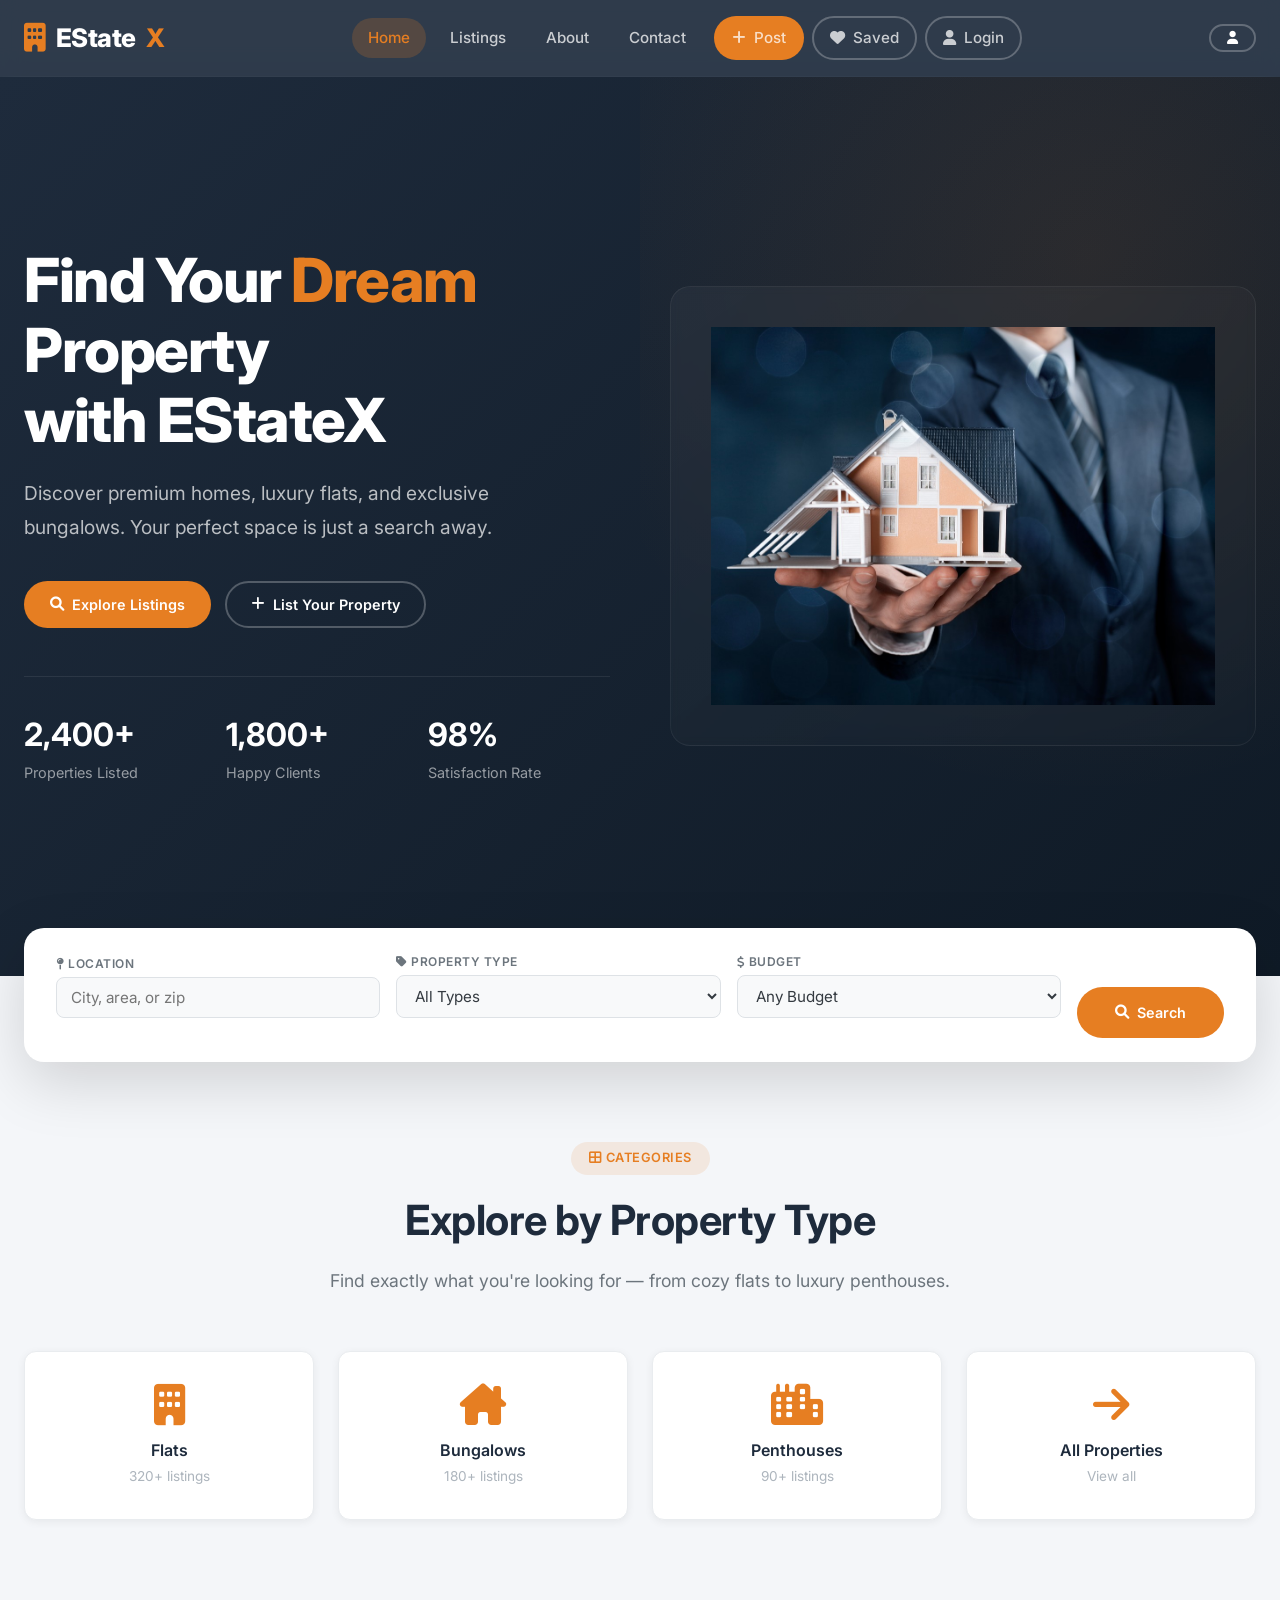
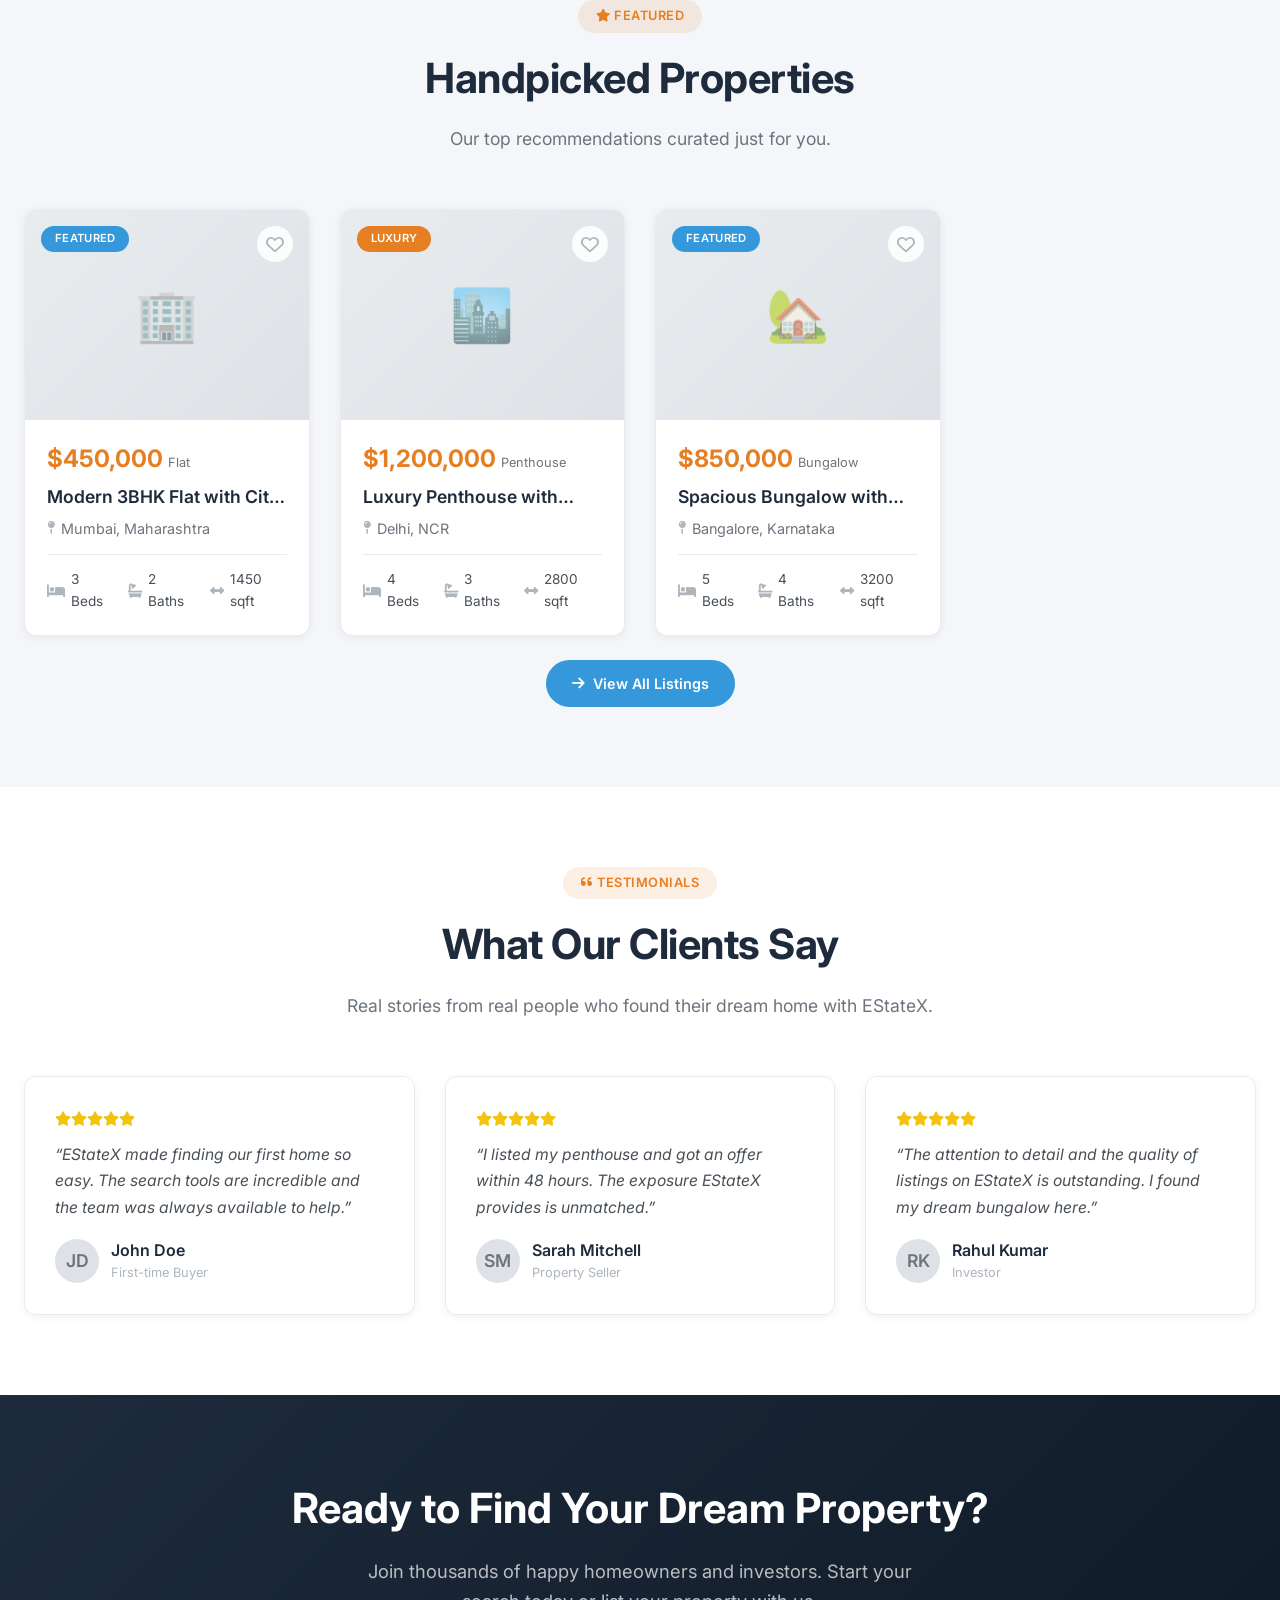
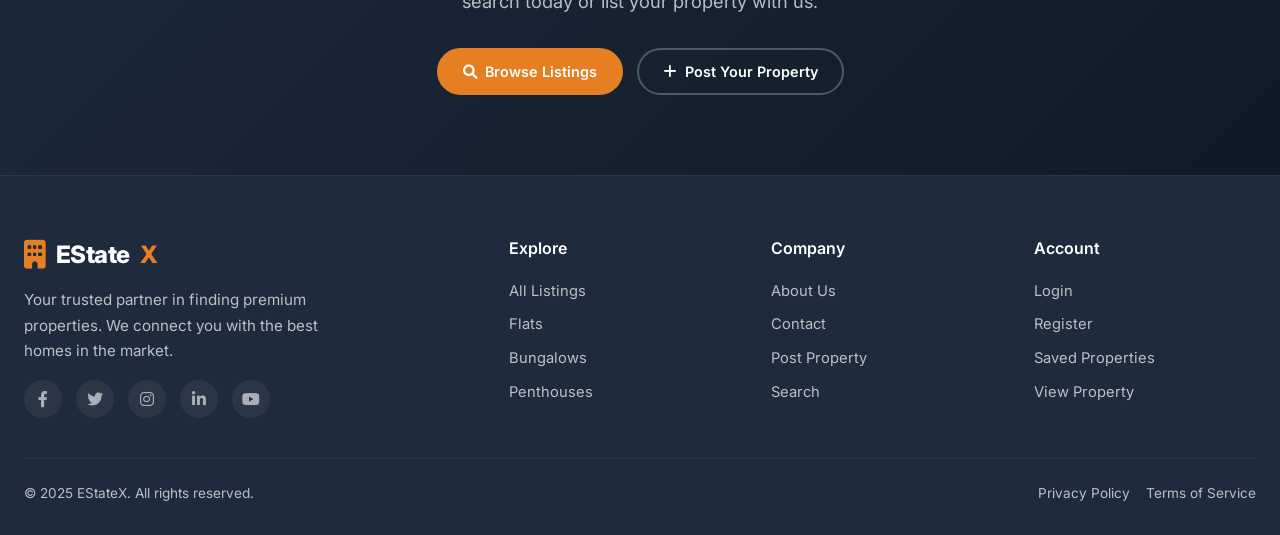
==== html/index.html @ c155419d "Add files via upload" ====
<!doctype html>
<html lang="en">
  <head>
    <meta charset="UTF-8" />
    <meta name="viewport" content="width=device-width, initial-scale=1.0" />
    <title>EStateX — Premium Real Estate</title>
    <link rel="preconnect" href="https://fonts.googleapis.com" />
    <link rel="preconnect" href="https://fonts.gstatic.com" crossorigin />
    <link
      href="https://fonts.googleapis.com/css2?family=Inter:opsz,wght@14..32,300;14..32,400;14..32,500;14..32,600;14..32,700;14..32,800&display=swap"
      rel="stylesheet"
    />
    <link
      rel="stylesheet"
      href="https://cdnjs.cloudflare.com/ajax/libs/font-awesome/6.0.0-beta3/css/all.min.css"
    />
    <link rel="stylesheet" href="../css/style.css" />
  </head>
  <body data-page="index">
    <!-- Header -->
    <header class="header" id="header">
      <div class="container header-inner">
        <a href="index.html" class="logo"
          ><i class="fas fa-building"></i> EState<span>X</span></a
        >
        <nav class="nav-links" id="navLinks">
          <a href="index.html" class="active">Home</a>
          <a href="listings.html">Listings</a>
          <a href="about.html">About</a>
          <a href="contact.html">Contact</a>
          <a
            href="postproperty.html"
            class="btn btn-primary btn-sm"
            style="margin-left: 4px"
            ><i class="fas fa-plus"></i> Post</a
          >
          <a href="savedproperty.html" class="btn btn-outline btn-sm"
            ><i class="fas fa-heart"></i> Saved</a
          >
          <a href="login.html" class="btn btn-outline btn-sm"
            ><i class="fas fa-user"></i> Login</a
          >
        </nav>
        <div class="nav-actions">
          <a
            href="login.html"
            class="btn btn-outline btn-sm"
            style="display: inline-flex"
            ><i class="fas fa-user"></i
          ></a>
          <button class="hamburger" id="hamburger" aria-label="Toggle menu">
            <span></span><span></span><span></span>
          </button>
        </div>
      </div>
    </header>

    <!-- Hero -->
    <section class="hero" id="home">
      <div class="container">
        <div class="hero-content">
          <h1>Find Your <span>Dream</span> Property <br />with EStateX</h1>
          <p>
            Discover premium homes, luxury flats, and exclusive bungalows. Your
            perfect space is just a search away.
          </p>
          <div class="hero-buttons">
            <a href="listings.html" class="btn btn-primary"
              ><i class="fas fa-search"></i> Explore Listings</a
            >
            <a href="postproperty.html" class="btn btn-outline"
              ><i class="fas fa-plus"></i> List Your Property</a
            >
          </div>
          <div class="hero-stats">
            <div class="stat">
              <h3>2,400+</h3>
              <p>Properties Listed</p>
            </div>
            <div class="stat">
              <h3>1,800+</h3>
              <p>Happy Clients</p>
            </div>
            <div class="stat">
              <h3>98%</h3>
              <p>Satisfaction Rate</p>
            </div>
          </div>
        </div>
        <div class="hero-image">
          <div class="img-placeholder">
            <!-- <i class="fas fa-home"></i>
            <span>Premium Properties <br />Curated for You</span> -->
            <img class="img" src="../images/hero_img.jpeg" alt="image" />
          </div>
        </div>
      </div>
    </section>

    <!-- Search Bar -->
    <div class="container">
      <div class="search-bar">
        <div class="form-group">
          <label><i class="fas fa-map-pin"></i> Location</label>
          <input type="text" placeholder="City, area, or zip" />
        </div>
        <div class="form-group">
          <label><i class="fas fa-tag"></i> Property Type</label>
          <select>
            <option>All Types</option>
            <option>Flat</option>
            <option>Bungalow</option>
            <option>Penthouse</option>
            <option>Villa</option>
          </select>
        </div>
        <div class="form-group">
          <label><i class="fas fa-dollar-sign"></i> Budget</label>
          <select>
            <option>Any Budget</option>
            <option>$100k – $250k</option>
            <option>$250k – $500k</option>
            <option>$500k – $1M</option>
            <option>$1M+</option>
          </select>
        </div>
        <a href="searchproperty.html" class="btn btn-primary"
          ><i class="fas fa-search"></i> Search</a
        >
      </div>
    </div>

    <!-- Categories -->
    <section class="section">
      <div class="container">
        <div class="section-header">
          <span class="badge"><i class="fas fa-th-large"></i> Categories</span>
          <h2>Explore by Property Type</h2>
          <p>
            Find exactly what you're looking for — from cozy flats to luxury
            penthouses.
          </p>
        </div>
        <div class="category-grid">
          <a href="flat.html" class="category-item"
            ><i class="fas fa-building"></i>
            <h4>Flats</h4>
            <p>320+ listings</p></a
          >
          <a href="bunglow.html" class="category-item"
            ><i class="fas fa-house-chimney"></i>
            <h4>Bungalows</h4>
            <p>180+ listings</p></a
          >
          <a href="penthouse.html" class="category-item"
            ><i class="fas fa-city"></i>
            <h4>Penthouses</h4>
            <p>90+ listings</p></a
          >
          <a href="listings.html" class="category-item"
            ><i class="fas fa-arrow-right"></i>
            <h4>All Properties</h4>
            <p>View all</p></a
          >
        </div>
      </div>
    </section>

    <!-- Featured Properties -->
    <section class="section" style="padding-top: 0">
      <div class="container">
        <div class="section-header">
          <span class="badge"><i class="fas fa-star"></i> Featured</span>
          <h2>Handpicked Properties</h2>
          <p>Our top recommendations curated just for you.</p>
        </div>
        <div class="property-grid" id="featuredGrid"></div>
        <div class="text-center mt-24">
          <a href="listings.html" class="btn btn-accent"
            ><i class="fas fa-arrow-right"></i> View All Listings</a
          >
        </div>
      </div>
    </section>

    <!-- Testimonials -->
    <section class="section" style="background: var(--white)">
      <div class="container">
        <div class="section-header">
          <span class="badge"
            ><i class="fas fa-quote-left"></i> Testimonials</span
          >
          <h2>What Our Clients Say</h2>
          <p>
            Real stories from real people who found their dream home with
            EStateX.
          </p>
        </div>
        <div class="testimonial-grid">
          <div class="testimonial-card">
            <div class="stars">
              <i class="fas fa-star"></i><i class="fas fa-star"></i
              ><i class="fas fa-star"></i><i class="fas fa-star"></i
              ><i class="fas fa-star"></i>
            </div>
            <blockquote>
              “EStateX made finding our first home so easy. The search tools are
              incredible and the team was always available to help.”
            </blockquote>
            <div class="author">
              <div class="avatar">JD</div>
              <div>
                <div class="name">John Doe</div>
                <div class="role">First-time Buyer</div>
              </div>
            </div>
          </div>
          <div class="testimonial-card">
            <div class="stars">
              <i class="fas fa-star"></i><i class="fas fa-star"></i
              ><i class="fas fa-star"></i><i class="fas fa-star"></i
              ><i class="fas fa-star"></i>
            </div>
            <blockquote>
              “I listed my penthouse and got an offer within 48 hours. The
              exposure EStateX provides is unmatched.”
            </blockquote>
            <div class="author">
              <div class="avatar">SM</div>
              <div>
                <div class="name">Sarah Mitchell</div>
                <div class="role">Property Seller</div>
              </div>
            </div>
          </div>
          <div class="testimonial-card">
            <div class="stars">
              <i class="fas fa-star"></i><i class="fas fa-star"></i
              ><i class="fas fa-star"></i><i class="fas fa-star"></i
              ><i class="fas fa-star"></i>
            </div>
            <blockquote>
              “The attention to detail and the quality of listings on EStateX is
              outstanding. I found my dream bungalow here.”
            </blockquote>
            <div class="author">
              <div class="avatar">RK</div>
              <div>
                <div class="name">Rahul Kumar</div>
                <div class="role">Investor</div>
              </div>
            </div>
          </div>
        </div>
      </div>
    </section>

    <!-- CTA -->
    <section class="cta-section">
      <div class="container">
        <h2>Ready to Find Your Dream Property?</h2>
        <p>
          Join thousands of happy homeowners and investors. Start your search
          today or list your property with us.
        </p>
        <div class="btn-group">
          <a href="listings.html" class="btn btn-primary"
            ><i class="fas fa-search"></i> Browse Listings</a
          >
          <a href="postproperty.html" class="btn btn-outline"
            ><i class="fas fa-plus"></i> Post Your Property</a
          >
        </div>
      </div>
    </section>

    <!-- Footer -->
    <footer class="footer">
      <div class="container">
        <div class="footer-grid">
          <div class="footer-brand">
            <a href="index.html" class="logo"
              ><i class="fas fa-building"></i> EState<span>X</span></a
            >
            <p>
              Your trusted partner in finding premium properties. We connect you
              with the best homes in the market.
            </p>
            <div class="footer-socials" style="margin-top: 16px">
              <a href="#"><i class="fab fa-facebook-f"></i></a>
              <a href="#"><i class="fab fa-twitter"></i></a>
              <a href="#"><i class="fab fa-instagram"></i></a>
              <a href="#"><i class="fab fa-linkedin-in"></i></a>
              <a href="#"><i class="fab fa-youtube"></i></a>
            </div>
          </div>
          <div>
            <h4>Explore</h4>
            <ul>
              <li><a href="listings.html">All Listings</a></li>
              <li><a href="flat.html">Flats</a></li>
              <li><a href="bunglow.html">Bungalows</a></li>
              <li><a href="penthouse.html">Penthouses</a></li>
            </ul>
          </div>
          <div>
            <h4>Company</h4>
            <ul>
              <li><a href="about.html">About Us</a></li>
              <li><a href="contact.html">Contact</a></li>
              <li><a href="postproperty.html">Post Property</a></li>
              <li><a href="searchproperty.html">Search</a></li>
            </ul>
          </div>
          <div>
            <h4>Account</h4>
            <ul>
              <li><a href="login.html">Login</a></li>
              <li><a href="register.html">Register</a></li>
              <li><a href="savedproperty.html">Saved Properties</a></li>
              <li><a href="viewproperty.html">View Property</a></li>
            </ul>
          </div>
        </div>
        <div class="footer-bottom">
          <span>&copy; 2025 EStateX. All rights reserved.</span>
          <span
            ><a href="#" style="margin-right: 16px">Privacy Policy</a
            ><a href="#">Terms of Service</a></span
          >
        </div>
      </div>
    </footer>

    <script src="../js/script.js"></script>
  </body>
</html>
---- css/style.css ----
/* ============================================================
   CSS VARIABLES & RESET
   ============================================================ */
:root {
  --primary: #1e2b3c;
  --primary-light: #2c3e50;
  --secondary: #e67e22;
  --secondary-light: #f39c12;
  --accent: #3498db;
  --accent-light: #5dade2;
  --bg: #f4f6f9;
  --white: #ffffff;
  --gray-100: #f8f9fa;
  --gray-200: #e9ecef;
  --gray-300: #dee2e6;
  --gray-400: #ced4da;
  --gray-500: #adb5bd;
  --gray-600: #6c757d;
  --gray-700: #495057;
  --gray-800: #343a40;
  --gray-900: #212529;
  --shadow-sm: 0 2px 8px rgba(0, 0, 0, 0.06);
  --shadow-md: 0 8px 30px rgba(0, 0, 0, 0.1);
  --shadow-lg: 0 20px 60px rgba(0, 0, 0, 0.15);
  --radius: 12px;
  --radius-lg: 20px;
  --transition: all 0.3s cubic-bezier(0.25, 0.46, 0.45, 0.94);
  --font: "Inter", sans-serif;
  --max-width: 1280px;
}

*,
*::before,
*::after {
  margin: 0;
  padding: 0;
  box-sizing: border-box;
}

html {
  scroll-behavior: smooth;
}

body {
  font-family: var(--font);
  background: var(--bg);
  color: var(--gray-800);
  line-height: 1.6;
  padding-top: 76px;
  /* space for fixed header */
}

a {
  text-decoration: none;
  color: inherit;
}

ul {
  list-style: none;
}

img {
  max-width: 100%;
  display: block;
}

.img {
  width: 100%;
}

button {
  cursor: pointer;
  font-family: var(--font);
  border: none;
  background: none;
}

.container {
  max-width: var(--max-width);
  margin: 0 auto;
  padding: 0 24px;
}

/* ============================================================
   HEADER / NAV
   ============================================================ */
.header {
  position: fixed;
  top: 0;
  left: 0;
  width: 100%;
  z-index: 1000;
  background: rgba(30, 43, 60, 0.92);
  backdrop-filter: blur(12px);
  -webkit-backdrop-filter: blur(12px);
  border-bottom: 1px solid rgba(255, 255, 255, 0.06);
  transition: var(--transition);
}

.header.scrolled {
  background: rgba(30, 43, 60, 0.98);
  box-shadow: 0 4px 24px rgba(0, 0, 0, 0.2);
}

.header-inner {
  display: flex;
  align-items: center;
  justify-content: space-between;
  height: 76px;
}

.logo {
  display: flex;
  align-items: center;
  gap: 10px;
  font-weight: 800;
  font-size: 1.6rem;
  color: var(--white);
  letter-spacing: -0.5px;
}

.logo i {
  color: var(--secondary);
  font-size: 1.8rem;
}

.logo span {
  color: var(--secondary);
}

.nav-links {
  display: flex;
  align-items: center;
  gap: 8px;
}

.nav-links a {
  color: rgba(255, 255, 255, 0.75);
  font-weight: 500;
  font-size: 0.95rem;
  padding: 8px 16px;
  border-radius: 30px;
  transition: var(--transition);
  position: relative;
}

.nav-links a:hover,
.nav-links a.active {
  color: var(--white);
  background: rgba(255, 255, 255, 0.08);
}

.nav-links a.active {
  background: rgba(230, 126, 34, 0.2);
  color: var(--secondary);
}

.nav-actions {
  display: flex;
  align-items: center;
  gap: 12px;
}

.btn {
  display: inline-flex;
  align-items: center;
  gap: 8px;
  padding: 10px 24px;
  border-radius: 30px;
  font-weight: 600;
  font-size: 0.9rem;
  transition: var(--transition);
  border: 2px solid transparent;
}

.btn-primary {
  background: var(--secondary);
  color: var(--white);
}

.btn-primary:hover {
  background: var(--secondary-light);
  transform: translateY(-2px);
  box-shadow: 0 8px 24px rgba(230, 126, 34, 0.35);
}

.btn-outline {
  border-color: rgba(255, 255, 255, 0.25);
  color: var(--white);
}

.btn-outline:hover {
  border-color: var(--secondary);
  background: rgba(230, 126, 34, 0.15);
}

.btn-accent {
  background: var(--accent);
  color: var(--white);
}

.btn-accent:hover {
  background: var(--accent-light);
  transform: translateY(-2px);
  box-shadow: 0 8px 24px rgba(52, 152, 219, 0.35);
}

.btn-dark {
  background: var(--primary);
  color: var(--white);
}

.btn-dark:hover {
  background: var(--primary-light);
  transform: translateY(-2px);
}

.btn-sm {
  padding: 6px 16px;
  font-size: 0.8rem;
}

/* Hamburger */
.hamburger {
  display: none;
  flex-direction: column;
  gap: 5px;
  padding: 6px;
  background: none;
  border: none;
  cursor: pointer;
}

.hamburger span {
  display: block;
  width: 28px;
  height: 2.5px;
  background: var(--white);
  border-radius: 4px;
  transition: var(--transition);
  transform-origin: center;
}

.hamburger.active span:nth-child(1) {
  transform: rotate(45deg) translate(5px, 5px);
}

.hamburger.active span:nth-child(2) {
  opacity: 0;
}

.hamburger.active span:nth-child(3) {
  transform: rotate(-45deg) translate(5px, -5px);
}

/* ============================================================
   HERO (used only on index)
   ============================================================ */
.hero {
  background: linear-gradient(135deg, var(--primary) 0%, #0f1a26 100%);
  padding: 80px 0 100px;
  position: relative;
  overflow: hidden;
  min-height: 100vh;
  display: flex;
  align-items: center;
}

.hero::before {
  content: "";
  position: absolute;
  top: -50%;
  right: -20%;
  width: 70%;
  height: 140%;
  background: radial-gradient(
    circle,
    rgba(230, 126, 34, 0.1) 0%,
    transparent 70%
  );
  pointer-events: none;
}

.hero .container {
  position: relative;
  z-index: 2;
  display: grid;
  grid-template-columns: 1fr 1fr;
  gap: 60px;
  align-items: center;
}

.hero-content h1 {
  font-size: 3.8rem;
  font-weight: 800;
  color: var(--white);
  line-height: 1.15;
  letter-spacing: -1.5px;
  margin-bottom: 20px;
}

.hero-content h1 span {
  color: var(--secondary);
  position: relative;
}

.hero-content p {
  font-size: 1.2rem;
  color: rgba(255, 255, 255, 0.7);
  max-width: 520px;
  margin-bottom: 36px;
  line-height: 1.8;
}

.hero-buttons {
  display: flex;
  flex-wrap: wrap;
  gap: 14px;
}

.hero-stats {
  display: grid;
  grid-template-columns: repeat(3, 1fr);
  gap: 20px;
  margin-top: 48px;
  padding-top: 32px;
  border-top: 1px solid rgba(255, 255, 255, 0.08);
}

.hero-stats .stat h3 {
  font-size: 2rem;
  font-weight: 700;
  color: var(--white);
}

.hero-stats .stat p {
  font-size: 0.9rem;
  color: rgba(255, 255, 255, 0.55);
  margin: 0;
}

.hero-image {
  display: flex;
  justify-content: center;
  align-items: center;
}

.hero-image .img-placeholder {
  width: 100%;
  aspect-ratio: 4/3;
  background: linear-gradient(
    145deg,
    rgba(255, 255, 255, 0.04),
    rgba(255, 255, 255, 0.01)
  );
  border-radius: var(--radius-lg);
  border: 1px solid rgba(255, 255, 255, 0.06);
  display: flex;
  flex-direction: column;
  align-items: center;
  justify-content: center;
  color: rgba(255, 255, 255, 0.25);
  font-size: 1.2rem;
  gap: 16px;
  backdrop-filter: blur(4px);
  padding: 40px;
  text-align: center;
}

.hero-image .img-placeholder i {
  font-size: 5rem;
  color: rgba(230, 126, 34, 0.3);
}

/* ============================================================
   SEARCH BAR (floating)
   ============================================================ */
.search-bar {
  background: var(--white);
  border-radius: var(--radius-lg);
  box-shadow: var(--shadow-lg);
  padding: 24px 32px;
  margin-top: -48px;
  position: relative;
  z-index: 10;
  display: flex;
  flex-wrap: wrap;
  gap: 16px;
  align-items: flex-end;
}

.search-bar .form-group {
  flex: 1 1 160px;
  min-width: 140px;
}

.search-bar .form-group label {
  display: block;
  font-size: 0.75rem;
  font-weight: 600;
  text-transform: uppercase;
  letter-spacing: 0.5px;
  color: var(--gray-600);
  margin-bottom: 4px;
}

.search-bar .form-group input,
.search-bar .form-group select {
  width: 100%;
  padding: 10px 14px;
  border: 1px solid var(--gray-300);
  border-radius: 8px;
  font-size: 0.95rem;
  font-family: var(--font);
  background: var(--gray-100);
  transition: var(--transition);
  color: var(--gray-800);
}

.search-bar .form-group input:focus,
.search-bar .form-group select:focus {
  outline: none;
  border-color: var(--secondary);
  box-shadow: 0 0 0 3px rgba(230, 126, 34, 0.15);
  background: var(--white);
}

.search-bar .btn {
  padding: 12px 36px;
  flex-shrink: 0;
}

/* ============================================================
   SECTION TITLES
   ============================================================ */
.section {
  padding: 80px 0;
}

.section-header {
  text-align: center;
  max-width: 680px;
  margin: 0 auto 56px;
}

.section-header .badge {
  display: inline-block;
  background: rgba(230, 126, 34, 0.12);
  color: var(--secondary);
  font-weight: 600;
  font-size: 0.8rem;
  letter-spacing: 0.5px;
  padding: 6px 18px;
  border-radius: 30px;
  margin-bottom: 12px;
  text-transform: uppercase;
}

.section-header h2 {
  font-size: 2.6rem;
  font-weight: 700;
  color: var(--primary);
  letter-spacing: -0.5px;
  margin-bottom: 14px;
}

.section-header p {
  color: var(--gray-600);
  font-size: 1.1rem;
}

/* ============================================================
   PROPERTY CARDS
   ============================================================ */
.property-grid {
  display: grid;
  grid-template-columns: repeat(auto-fill, minmax(280px, 1fr));
  gap: 30px;
}

.property-card {
  background: var(--white);
  border-radius: var(--radius);
  overflow: hidden;
  box-shadow: var(--shadow-sm);
  transition: var(--transition);
  border: 1px solid var(--gray-200);
}

.property-card:hover {
  transform: translateY(-6px);
  box-shadow: var(--shadow-md);
  border-color: var(--gray-300);
}

.property-card .card-img {
  height: 210px;
  background: var(--gray-200);
  position: relative;
  display: flex;
  align-items: center;
  justify-content: center;
  color: var(--gray-500);
  font-size: 2.8rem;
  background: linear-gradient(135deg, #e9ecef, #dee2e6);
}

.property-card .card-img .badge-tag {
  position: absolute;
  top: 16px;
  left: 16px;
  background: var(--secondary);
  color: var(--white);
  font-size: 0.7rem;
  font-weight: 600;
  padding: 4px 14px;
  border-radius: 30px;
  text-transform: uppercase;
  letter-spacing: 0.3px;
}

.property-card .card-img .badge-tag.sold {
  background: var(--gray-600);
}

.property-card .card-img .badge-tag.featured {
  background: var(--accent);
}

.property-card .card-img .fav-btn {
  position: absolute;
  top: 16px;
  right: 16px;
  background: rgba(255, 255, 255, 0.85);
  border: none;
  width: 36px;
  height: 36px;
  border-radius: 50%;
  display: flex;
  align-items: center;
  justify-content: center;
  color: var(--gray-500);
  font-size: 1.1rem;
  transition: var(--transition);
  backdrop-filter: blur(4px);
}

.property-card .card-img .fav-btn:hover {
  background: var(--white);
  color: #e74c3c;
  transform: scale(1.08);
}

.property-card .card-img .fav-btn.active {
  color: #e74c3c;
}

.property-card .card-body {
  padding: 20px 22px 22px;
}

.property-card .card-body .price {
  font-size: 1.5rem;
  font-weight: 700;
  color: var(--secondary);
  margin-bottom: 4px;
}

.property-card .card-body .price small {
  font-size: 0.8rem;
  font-weight: 400;
  color: var(--gray-600);
}

.property-card .card-body .title {
  font-size: 1.1rem;
  font-weight: 600;
  color: var(--primary);
  margin-bottom: 6px;
  display: -webkit-box;
  -webkit-line-clamp: 1;
  -webkit-box-orient: vertical;
  overflow: hidden;
}

.property-card .card-body .location {
  font-size: 0.9rem;
  color: var(--gray-600);
  margin-bottom: 14px;
  display: flex;
  align-items: center;
  gap: 6px;
}

.property-card .card-body .location i {
  font-size: 0.8rem;
  color: var(--gray-500);
}

.property-card .card-body .features {
  display: flex;
  gap: 16px;
  padding-top: 14px;
  border-top: 1px solid var(--gray-200);
  font-size: 0.85rem;
  color: var(--gray-700);
}

.property-card .card-body .features span {
  display: flex;
  align-items: center;
  gap: 6px;
}

.property-card .card-body .features i {
  color: var(--gray-500);
  font-size: 0.9rem;
}

/* ============================================================
   CATEGORIES
   ============================================================ */
.category-grid {
  display: grid;
  grid-template-columns: repeat(auto-fit, minmax(160px, 1fr));
  gap: 24px;
}

.category-item {
  background: var(--white);
  padding: 32px 20px;
  border-radius: var(--radius);
  text-align: center;
  box-shadow: var(--shadow-sm);
  border: 1px solid var(--gray-200);
  transition: var(--transition);
  cursor: default;
}

.category-item:hover {
  transform: translateY(-4px);
  box-shadow: var(--shadow-md);
  border-color: var(--secondary);
}

.category-item i {
  font-size: 2.6rem;
  color: var(--secondary);
  margin-bottom: 12px;
}

.category-item h4 {
  font-weight: 600;
  color: var(--primary);
  margin-bottom: 2px;
}

.category-item p {
  font-size: 0.85rem;
  color: var(--gray-500);
}

/* ============================================================
   TESTIMONIALS (index only)
   ============================================================ */
.testimonial-grid {
  display: grid;
  grid-template-columns: repeat(auto-fit, minmax(260px, 1fr));
  gap: 30px;
}

.testimonial-card {
  background: var(--white);
  padding: 30px;
  border-radius: var(--radius);
  box-shadow: var(--shadow-sm);
  border: 1px solid var(--gray-200);
  transition: var(--transition);
}

.testimonial-card:hover {
  box-shadow: var(--shadow-md);
}

.testimonial-card .stars {
  color: #f1c40f;
  margin-bottom: 12px;
  font-size: 0.9rem;
}

.testimonial-card blockquote {
  font-size: 0.98rem;
  color: var(--gray-700);
  font-style: italic;
  margin-bottom: 16px;
  line-height: 1.7;
}

.testimonial-card .author {
  display: flex;
  align-items: center;
  gap: 12px;
}

.testimonial-card .author .avatar {
  width: 44px;
  height: 44px;
  border-radius: 50%;
  background: var(--gray-300);
  display: flex;
  align-items: center;
  justify-content: center;
  color: var(--gray-600);
  font-weight: 600;
  font-size: 1.1rem;
}

.testimonial-card .author .name {
  font-weight: 600;
  color: var(--primary);
}

.testimonial-card .author .role {
  font-size: 0.8rem;
  color: var(--gray-500);
}

/* ============================================================
   CTA
   ============================================================ */
.cta-section {
  background: linear-gradient(135deg, var(--primary), #0f1a26);
  padding: 80px 0;
  text-align: center;
  color: var(--white);
}

.cta-section h2 {
  font-size: 2.6rem;
  font-weight: 700;
  margin-bottom: 16px;
}

.cta-section p {
  font-size: 1.15rem;
  color: rgba(255, 255, 255, 0.7);
  max-width: 600px;
  margin: 0 auto 32px;
}

.cta-section .btn-group {
  display: flex;
  flex-wrap: wrap;
  gap: 14px;
  justify-content: center;
}

/* ============================================================
   FOOTER
   ============================================================ */
.footer {
  background: var(--primary);
  color: rgba(255, 255, 255, 0.7);
  padding: 60px 0 30px;
  border-top: 1px solid rgba(255, 255, 255, 0.06);
}

.footer-grid {
  display: grid;
  grid-template-columns: 2fr 1fr 1fr 1fr;
  gap: 40px;
  margin-bottom: 40px;
}

.footer-brand .logo {
  font-size: 1.5rem;
  margin-bottom: 12px;
}

.footer-brand p {
  font-size: 0.95rem;
  max-width: 300px;
  line-height: 1.7;
}

.footer h4 {
  color: var(--white);
  font-weight: 600;
  margin-bottom: 16px;
  font-size: 1rem;
}

.footer ul li {
  margin-bottom: 8px;
}

.footer ul li a {
  transition: var(--transition);
  font-size: 0.92rem;
}

.footer ul li a:hover {
  color: var(--secondary);
}

.footer-bottom {
  border-top: 1px solid rgba(255, 255, 255, 0.06);
  padding-top: 24px;
  display: flex;
  justify-content: space-between;
  flex-wrap: wrap;
  gap: 12px;
  font-size: 0.85rem;
}

.footer-socials {
  display: flex;
  gap: 14px;
}

.footer-socials a {
  display: inline-flex;
  align-items: center;
  justify-content: center;
  width: 38px;
  height: 38px;
  border-radius: 50%;
  background: rgba(255, 255, 255, 0.06);
  transition: var(--transition);
  color: rgba(255, 255, 255, 0.6);
}

.footer-socials a:hover {
  background: var(--secondary);
  color: var(--white);
  transform: translateY(-2px);
}

/* ============================================================
   PAGE HEADER (inner pages)
   ============================================================ */
.page-header {
  background: linear-gradient(135deg, var(--primary), #0f1a26);
  padding: 60px 0 48px;
  color: var(--white);
  text-align: center;
}

.page-header h1 {
  font-size: 2.8rem;
  font-weight: 700;
  letter-spacing: -0.5px;
}

.page-header p {
  color: rgba(255, 255, 255, 0.65);
  max-width: 540px;
  margin: 8px auto 0;
}

/* ============================================================
   FORMS (login, register, post property)
   ============================================================ */
.form-card {
  max-width: 520px;
  margin: 40px auto;
  background: var(--white);
  padding: 40px 44px;
  border-radius: var(--radius-lg);
  box-shadow: var(--shadow-md);
  border: 1px solid var(--gray-200);
}

.form-card h2 {
  font-size: 1.8rem;
  font-weight: 700;
  color: var(--primary);
  margin-bottom: 6px;
}

.form-card .sub {
  color: var(--gray-600);
  margin-bottom: 28px;
}

.form-group {
  margin-bottom: 20px;
}

.form-group label {
  display: block;
  font-weight: 500;
  font-size: 0.9rem;
  color: var(--gray-700);
  margin-bottom: 5px;
}

.form-group input,
.form-group select,
.form-group textarea {
  width: 100%;
  padding: 12px 16px;
  border: 1px solid var(--gray-300);
  border-radius: 8px;
  font-size: 0.95rem;
  font-family: var(--font);
  background: var(--gray-100);
  transition: var(--transition);
  color: var(--gray-800);
}

.form-group input:focus,
.form-group select:focus,
.form-group textarea:focus {
  outline: none;
  border-color: var(--secondary);
  box-shadow: 0 0 0 3px rgba(230, 126, 34, 0.12);
  background: var(--white);
}

.form-group textarea {
  resize: vertical;
  min-height: 100px;
}

.form-card .btn {
  width: 100%;
  justify-content: center;
  padding: 14px;
  font-size: 1rem;
}

.form-card .alt-link {
  text-align: center;
  margin-top: 18px;
  font-size: 0.95rem;
  color: var(--gray-600);
}

.form-card .alt-link a {
  color: var(--secondary);
  font-weight: 600;
}

.form-card .alt-link a:hover {
  text-decoration: underline;
}

/* ============================================================
   LISTINGS GRID (filter bar)
   ============================================================ */
.filter-bar {
  background: var(--white);
  border-radius: var(--radius);
  padding: 20px 24px;
  box-shadow: var(--shadow-sm);
  border: 1px solid var(--gray-200);
  display: flex;
  flex-wrap: wrap;
  gap: 16px;
  align-items: center;
  margin-bottom: 36px;
}

.filter-bar .form-group {
  margin: 0;
  flex: 1 1 140px;
  min-width: 120px;
}

.filter-bar .form-group label {
  font-size: 0.7rem;
  text-transform: uppercase;
  letter-spacing: 0.3px;
  color: var(--gray-600);
}

.filter-bar .form-group input,
.filter-bar .form-group select {
  padding: 8px 12px;
  font-size: 0.9rem;
  background: var(--gray-100);
  border: 1px solid var(--gray-300);
  border-radius: 6px;
  width: 100%;
}

.filter-bar .btn {
  padding: 10px 28px;
}

/* ============================================================
   VIEW PROPERTY (details)
   ============================================================ */
.property-detail {
  background: var(--white);
  border-radius: var(--radius-lg);
  overflow: hidden;
  box-shadow: var(--shadow-md);
  border: 1px solid var(--gray-200);
  margin: 40px 0;
}

.property-detail .detail-img {
  height: 380px;
  background: var(--gray-300);
  display: flex;
  align-items: center;
  justify-content: center;
  color: var(--gray-500);
  font-size: 4rem;
  background: linear-gradient(135deg, #dee2e6, #ced4da);
}

.property-detail .detail-body {
  padding: 40px 44px;
}

.property-detail .detail-body .price {
  font-size: 2.2rem;
  font-weight: 700;
  color: var(--secondary);
}

.property-detail .detail-body .title {
  font-size: 1.6rem;
  font-weight: 600;
  color: var(--primary);
  margin: 4px 0 8px;
}

.property-detail .detail-body .location {
  color: var(--gray-600);
  font-size: 1rem;
  margin-bottom: 20px;
  display: flex;
  align-items: center;
  gap: 6px;
}

.property-detail .detail-body .detail-features {
  display: flex;
  flex-wrap: wrap;
  gap: 24px;
  padding: 18px 0;
  border-top: 1px solid var(--gray-200);
  border-bottom: 1px solid var(--gray-200);
  margin: 16px 0 24px;
}

.property-detail .detail-body .detail-features span {
  display: flex;
  align-items: center;
  gap: 8px;
  font-weight: 500;
}

.property-detail .detail-body .detail-features i {
  color: var(--secondary);
  font-size: 1.2rem;
}

.property-detail .detail-body .description {
  color: var(--gray-700);
  line-height: 1.8;
  margin-bottom: 24px;
}

.property-detail .detail-body .btn-group {
  display: flex;
  flex-wrap: wrap;
  gap: 12px;
}

/* ============================================================
   SAVED PROPERTIES (empty state)
   ============================================================ */
.empty-state {
  text-align: center;
  padding: 60px 20px;
  color: var(--gray-600);
}

.empty-state i {
  font-size: 4rem;
  color: var(--gray-300);
  margin-bottom: 16px;
}

.empty-state h3 {
  font-size: 1.4rem;
  color: var(--primary);
  margin-bottom: 6px;
}

/* ============================================================
   CONTACT (map placeholder)
   ============================================================ */
.contact-grid {
  display: grid;
  grid-template-columns: 1fr 1fr;
  gap: 48px;
  margin: 40px 0;
}

.contact-info {
  background: var(--white);
  padding: 36px 40px;
  border-radius: var(--radius);
  box-shadow: var(--shadow-sm);
  border: 1px solid var(--gray-200);
}

.contact-info h3 {
  font-size: 1.5rem;
  color: var(--primary);
  margin-bottom: 20px;
}

.contact-info .info-item {
  display: flex;
  gap: 16px;
  margin-bottom: 20px;
}

.contact-info .info-item i {
  font-size: 1.4rem;
  color: var(--secondary);
  width: 28px;
  margin-top: 2px;
}

.contact-info .info-item p {
  color: var(--gray-700);
}

.contact-map {
  background: var(--gray-200);
  border-radius: var(--radius);
  min-height: 360px;
  display: flex;
  align-items: center;
  justify-content: center;
  color: var(--gray-500);
  font-size: 1.2rem;
  border: 1px solid var(--gray-300);
}

.contact-map i {
  font-size: 3rem;
  margin-right: 12px;
  color: var(--gray-400);
}

/* ============================================================
   RESPONSIVE
   ============================================================ */
@media (max-width: 1024px) {
  .hero .container {
    grid-template-columns: 1fr;
    text-align: center;
  }
  .hero-content p {
    margin-left: auto;
    margin-right: auto;
  }
  .hero-buttons {
    justify-content: center;
  }
  .hero-stats {
    justify-content: center;
  }
  .hero-stats .stat {
    text-align: center;
  }
  .footer-grid {
    grid-template-columns: 1fr 1fr;
  }
  .contact-grid {
    grid-template-columns: 1fr;
  }
}

@media (max-width: 768px) {
  body {
    padding-top: 68px;
  }
  .header-inner {
    height: 68px;
  }
  .nav-links {
    position: absolute;
    top: 68px;
    left: 0;
    width: 100%;
    background: var(--primary);
    flex-direction: column;
    padding: 20px 24px;
    gap: 4px;
    border-bottom: 1px solid rgba(255, 255, 255, 0.06);
    display: none;
    box-shadow: var(--shadow-md);
  }
  .nav-links.open {
    display: flex;
  }
  .nav-links a {
    width: 100%;
    padding: 12px 16px;
    border-radius: 8px;
    font-size: 1rem;
  }
  .nav-actions .btn-outline {
    display: none;
  }
  .hamburger {
    display: flex;
  }
  .hero {
    padding: 60px 0 80px;
    min-height: auto;
  }
  .hero-content h1 {
    font-size: 2.4rem;
  }
  .hero-content p {
    font-size: 1rem;
  }
  .hero-stats {
    grid-template-columns: 1fr 1fr 1fr;
    gap: 12px;
  }
  .hero-stats .stat h3 {
    font-size: 1.5rem;
  }
  .hero-image .img-placeholder {
    aspect-ratio: 3/2;
  }
  .search-bar {
    padding: 20px;
    margin-top: -24px;
    flex-direction: column;
    align-items: stretch;
  }
  .search-bar .form-group {
    flex: 1 1 auto;
    min-width: 0;
  }
  .search-bar .btn {
    width: 100%;
    justify-content: center;
  }
  .section {
    padding: 56px 0;
  }
  .section-header h2 {
    font-size: 2rem;
  }
  .property-grid {
    grid-template-columns: 1fr;
  }
  .category-grid {
    grid-template-columns: 1fr 1fr;
  }
  .testimonial-grid {
    grid-template-columns: 1fr;
  }
  .footer-grid {
    grid-template-columns: 1fr;
    gap: 28px;
  }
  .footer-bottom {
    flex-direction: column;
    text-align: center;
    justify-content: center;
  }
  .footer-socials {
    justify-content: center;
  }
  .form-card {
    padding: 28px 20px;
    margin: 24px 0;
  }
  .page-header h1 {
    font-size: 2rem;
  }
  .property-detail .detail-body {
    padding: 24px 20px;
  }
  .property-detail .detail-img {
    height: 220px;
  }
  .property-detail .detail-body .price {
    font-size: 1.6rem;
  }
  .property-detail .detail-body .title {
    font-size: 1.3rem;
  }
  .filter-bar {
    flex-direction: column;
    align-items: stretch;
  }
  .filter-bar .form-group {
    flex: 1 1 auto;
    min-width: 0;
  }
  .filter-bar .btn {
    width: 100%;
    justify-content: center;
  }
  .contact-info {
    padding: 24px 20px;
  }
  .contact-map {
    min-height: 220px;
  }
  .cta-section h2 {
    font-size: 2rem;
  }
}

@media (max-width: 480px) {
  .hero-content h1 {
    font-size: 1.8rem;
  }
  .hero-stats {
    grid-template-columns: 1fr 1fr;
  }
  .category-grid {
    grid-template-columns: 1fr 1fr;
  }
  .logo {
    font-size: 1.3rem;
  }
  .logo i {
    font-size: 1.4rem;
  }
  .property-card .card-body .features {
    flex-wrap: wrap;
    gap: 10px;
  }
  .property-detail .detail-body .detail-features {
    flex-direction: column;
    gap: 12px;
  }
}

/* ============================================================
   UTILITY HELPERS
   ============================================================ */
.text-center {
  text-align: center;
}

.mt-12 {
  margin-top: 12px;
}

.mt-24 {
  margin-top: 24px;
}

.mb-24 {
  margin-bottom: 24px;
}

.gap-8 {
  gap: 8px;
}

.flex-wrap {
  display: flex;
  flex-wrap: wrap;
  align-items: center;
  gap: 12px;
}

.justify-between {
  display: flex;
  justify-content: space-between;
  align-items: center;
  flex-wrap: wrap;
  gap: 12px;
}

.hidden {
  display: none !important;
}
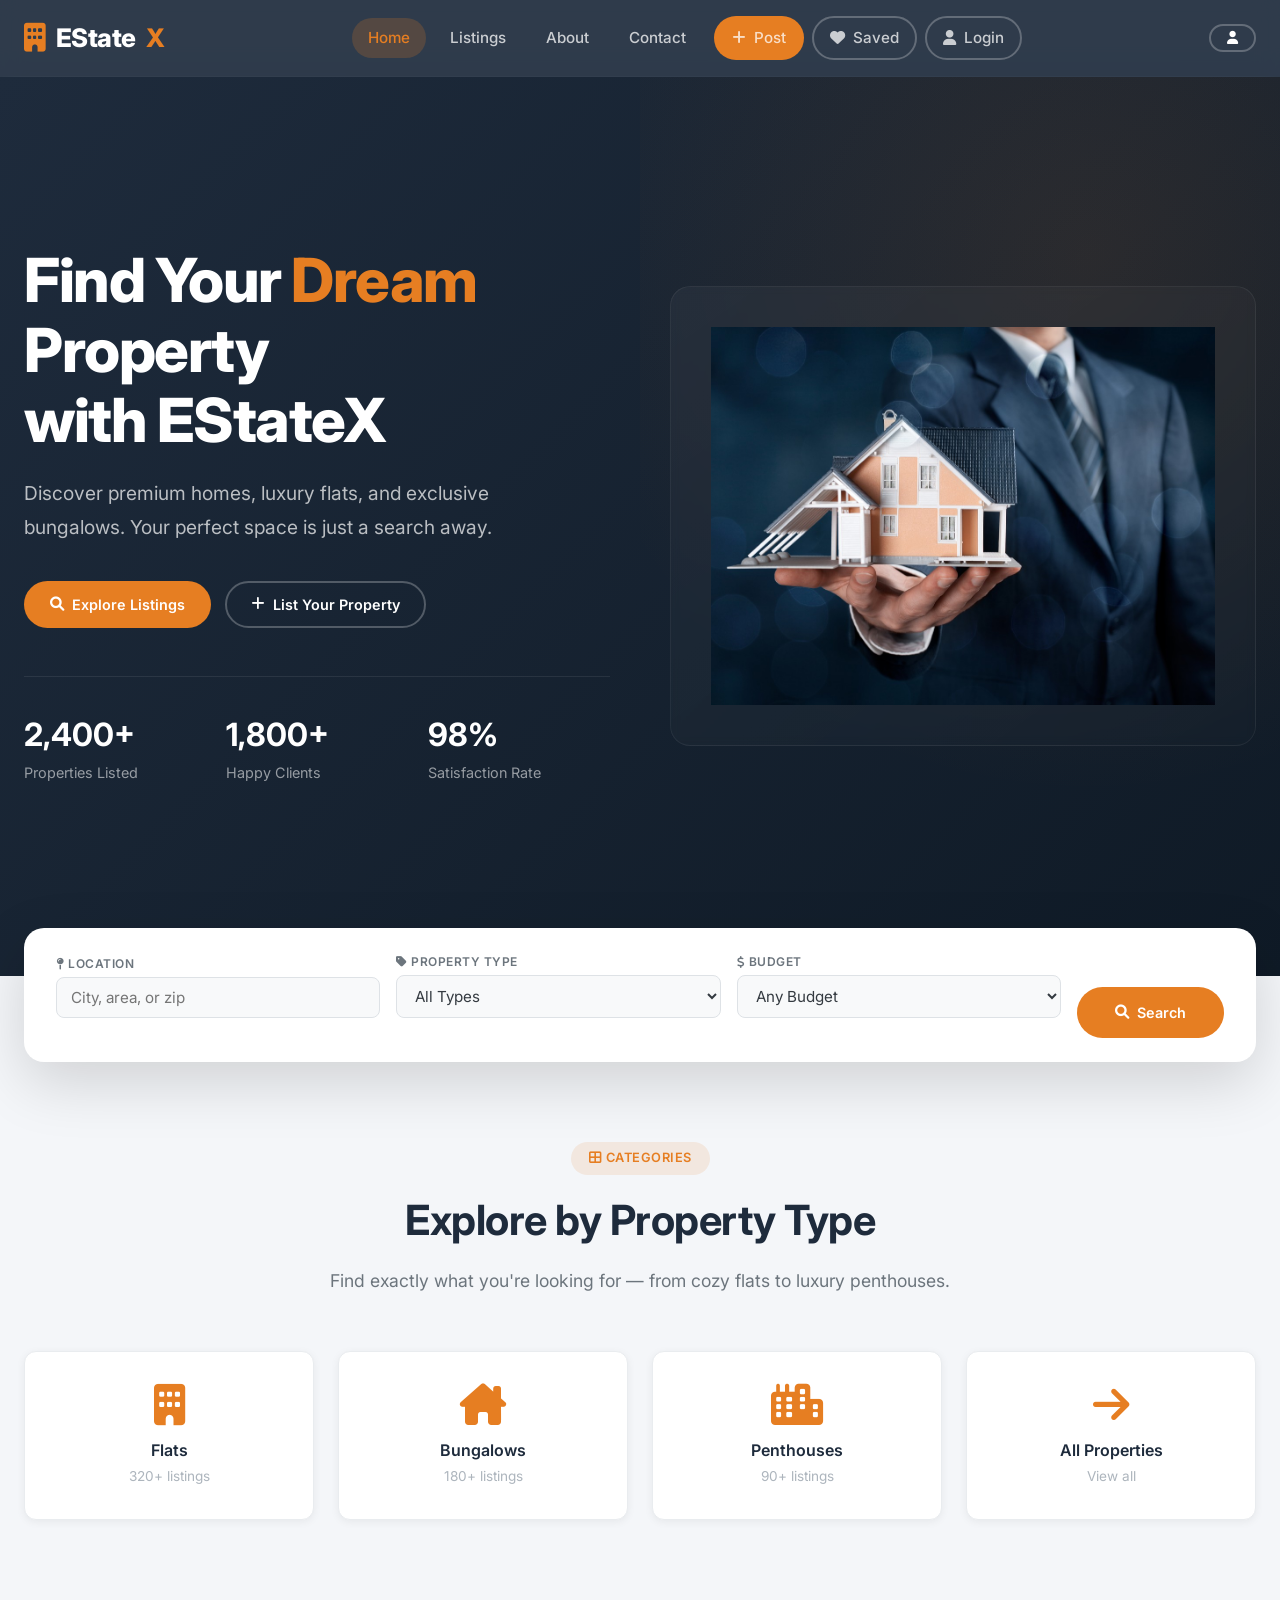
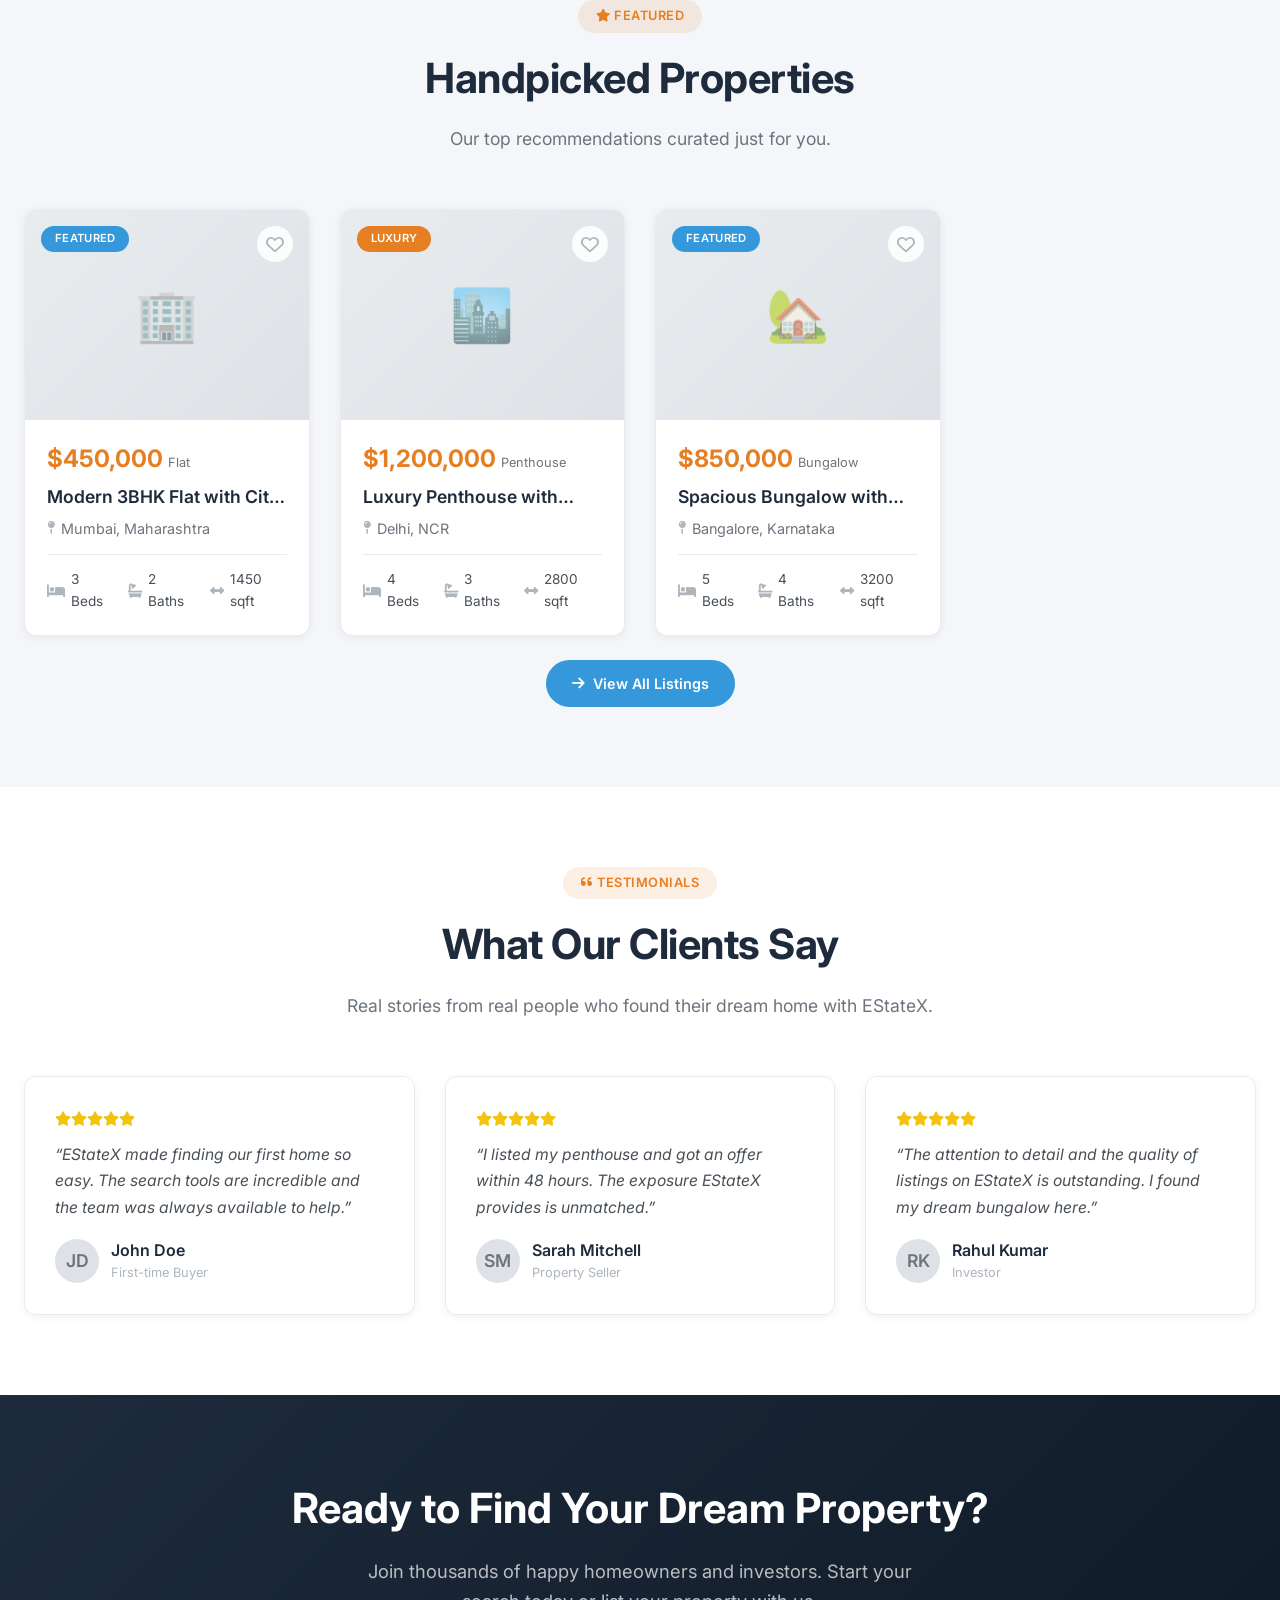
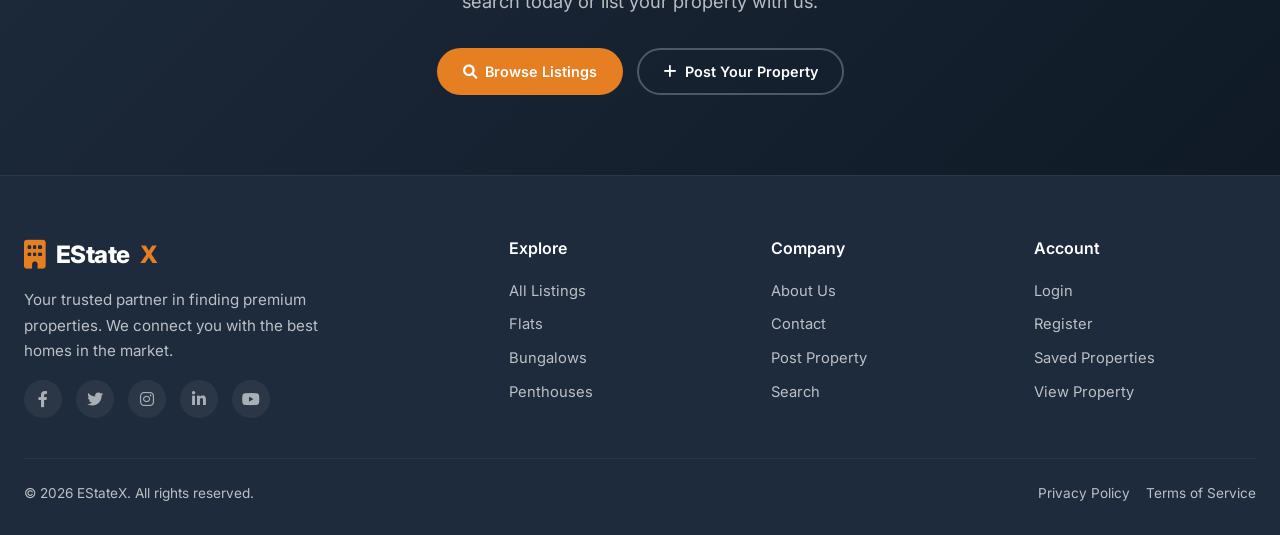
==== commit 8af6af27: "Update index.html" ====
--- a/html/index.html
+++ b/html/index.html
@@ -323,7 +323,7 @@
           </div>
         </div>
         <div class="footer-bottom">
-          <span>&copy; 2025 EStateX. All rights reserved.</span>
+          <span>&copy; 2026 EStateX. All rights reserved.</span>
           <span
             ><a href="#" style="margin-right: 16px">Privacy Policy</a
             ><a href="#">Terms of Service</a></span
